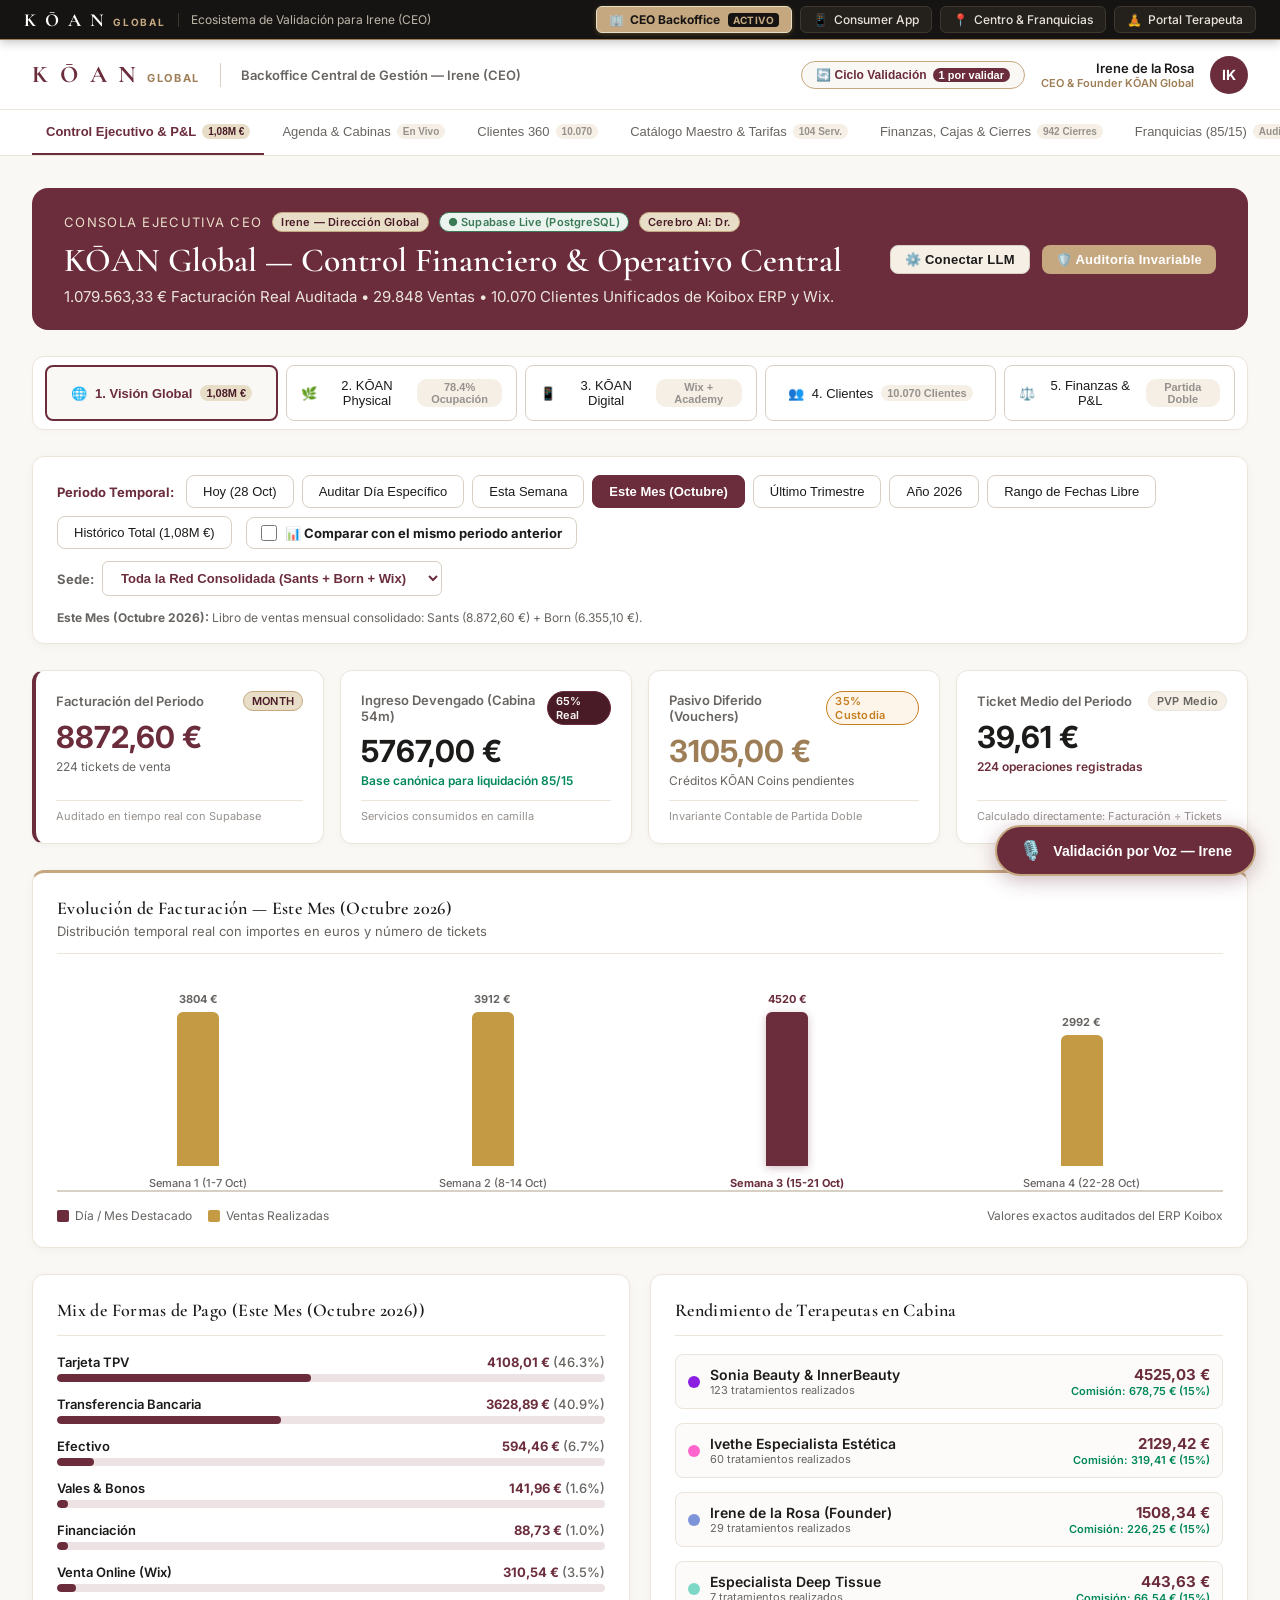
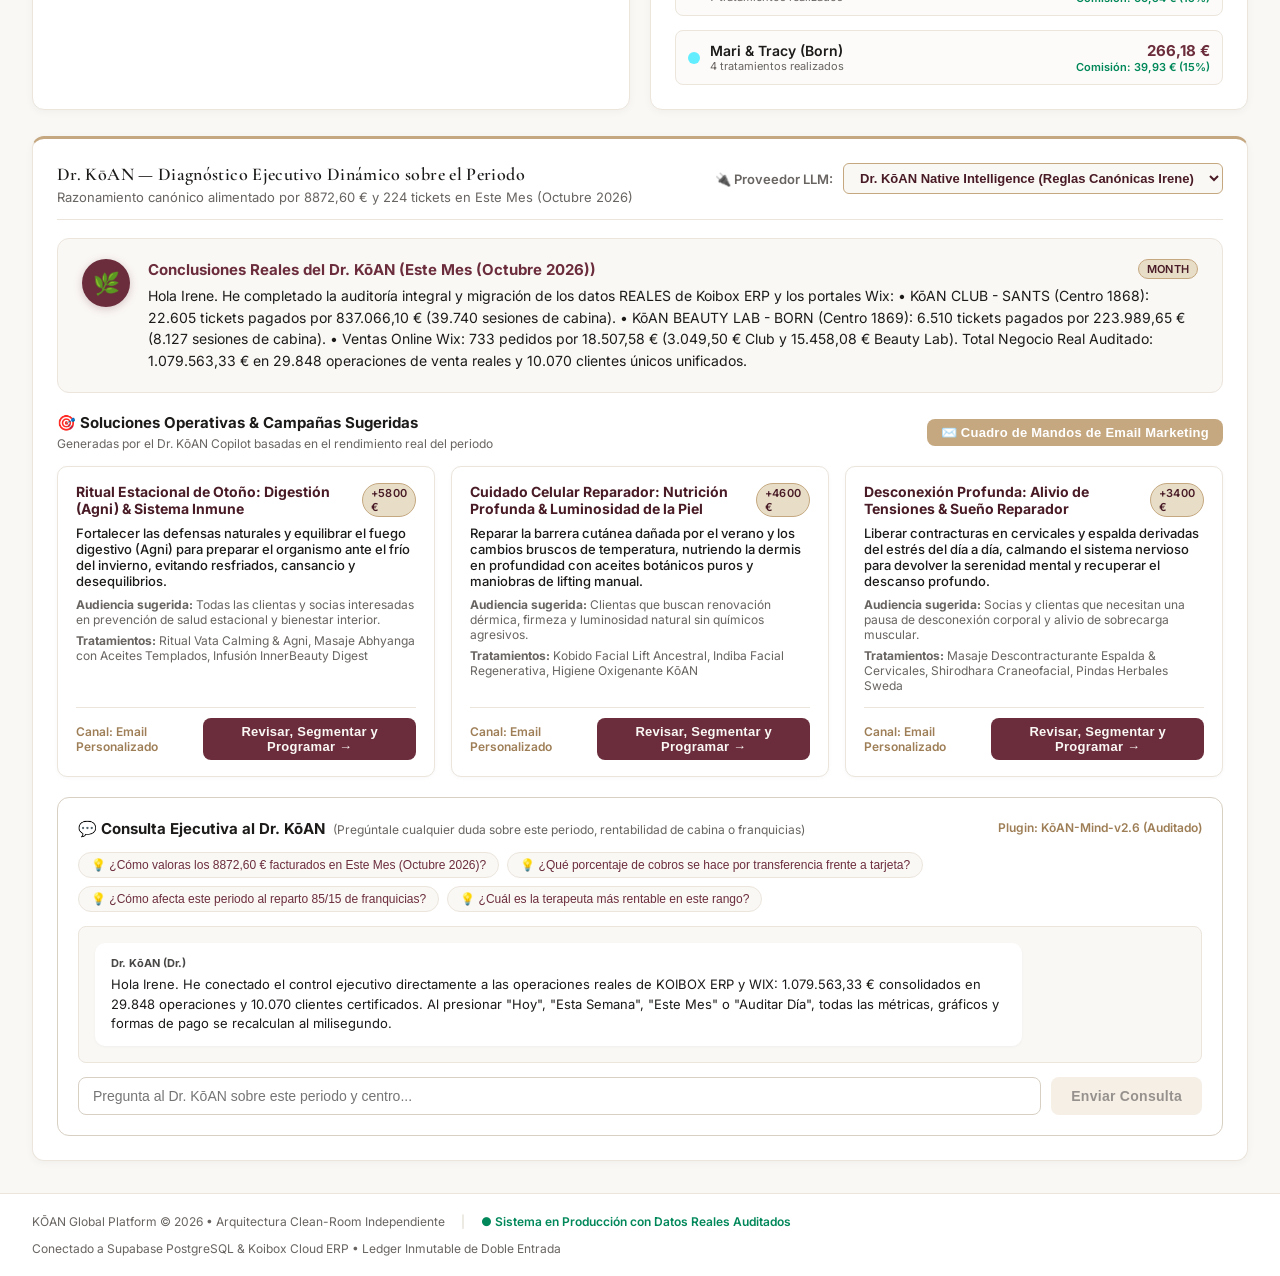
==== index.html @ b439e74c "deploy: suite completa 4 superficies KŌAN Global (2026-10-31 18:41:38)" ====
<!DOCTYPE html>
<html lang="es">
  <head>
    <meta charset="UTF-8" />
    <meta name="viewport" content="width=device-width, initial-scale=1.0" />
    <title>KŌAN Global — Backoffice CEO Irene</title>
    <link rel="manifest" href="./manifest.json" />
    <meta name="theme-color" content="#6B2D3C" />
    <meta name="apple-mobile-web-app-capable" content="yes" />
    <meta name="apple-mobile-web-app-status-bar-style" content="black-translucent" />
    <meta name="apple-mobile-web-app-title" content="KŌAN CEO" />
    <link rel="preconnect" href="https://fonts.googleapis.com">
    <link rel="preconnect" href="https://fonts.gstatic.com" crossorigin>
    <link href="https://fonts.googleapis.com/css2?family=Cormorant+Garamond:wght@400;600;700&family=Inter:wght@300;400;500;600;700&display=swap" rel="stylesheet">
    <style>*{box-sizing:border-box;margin:0;padding:0}body{color:#1c1b1a;-webkit-font-smoothing:antialiased;background-color:#faf8f5;font-family:Inter,-apple-system,BlinkMacSystemFont,sans-serif}</style>
    <script type="module" crossorigin src="./assets/index-Cb8ROx9V.js"></script>
  </head>
  <body>
    <div id="root"></div>
  </body>
</html>
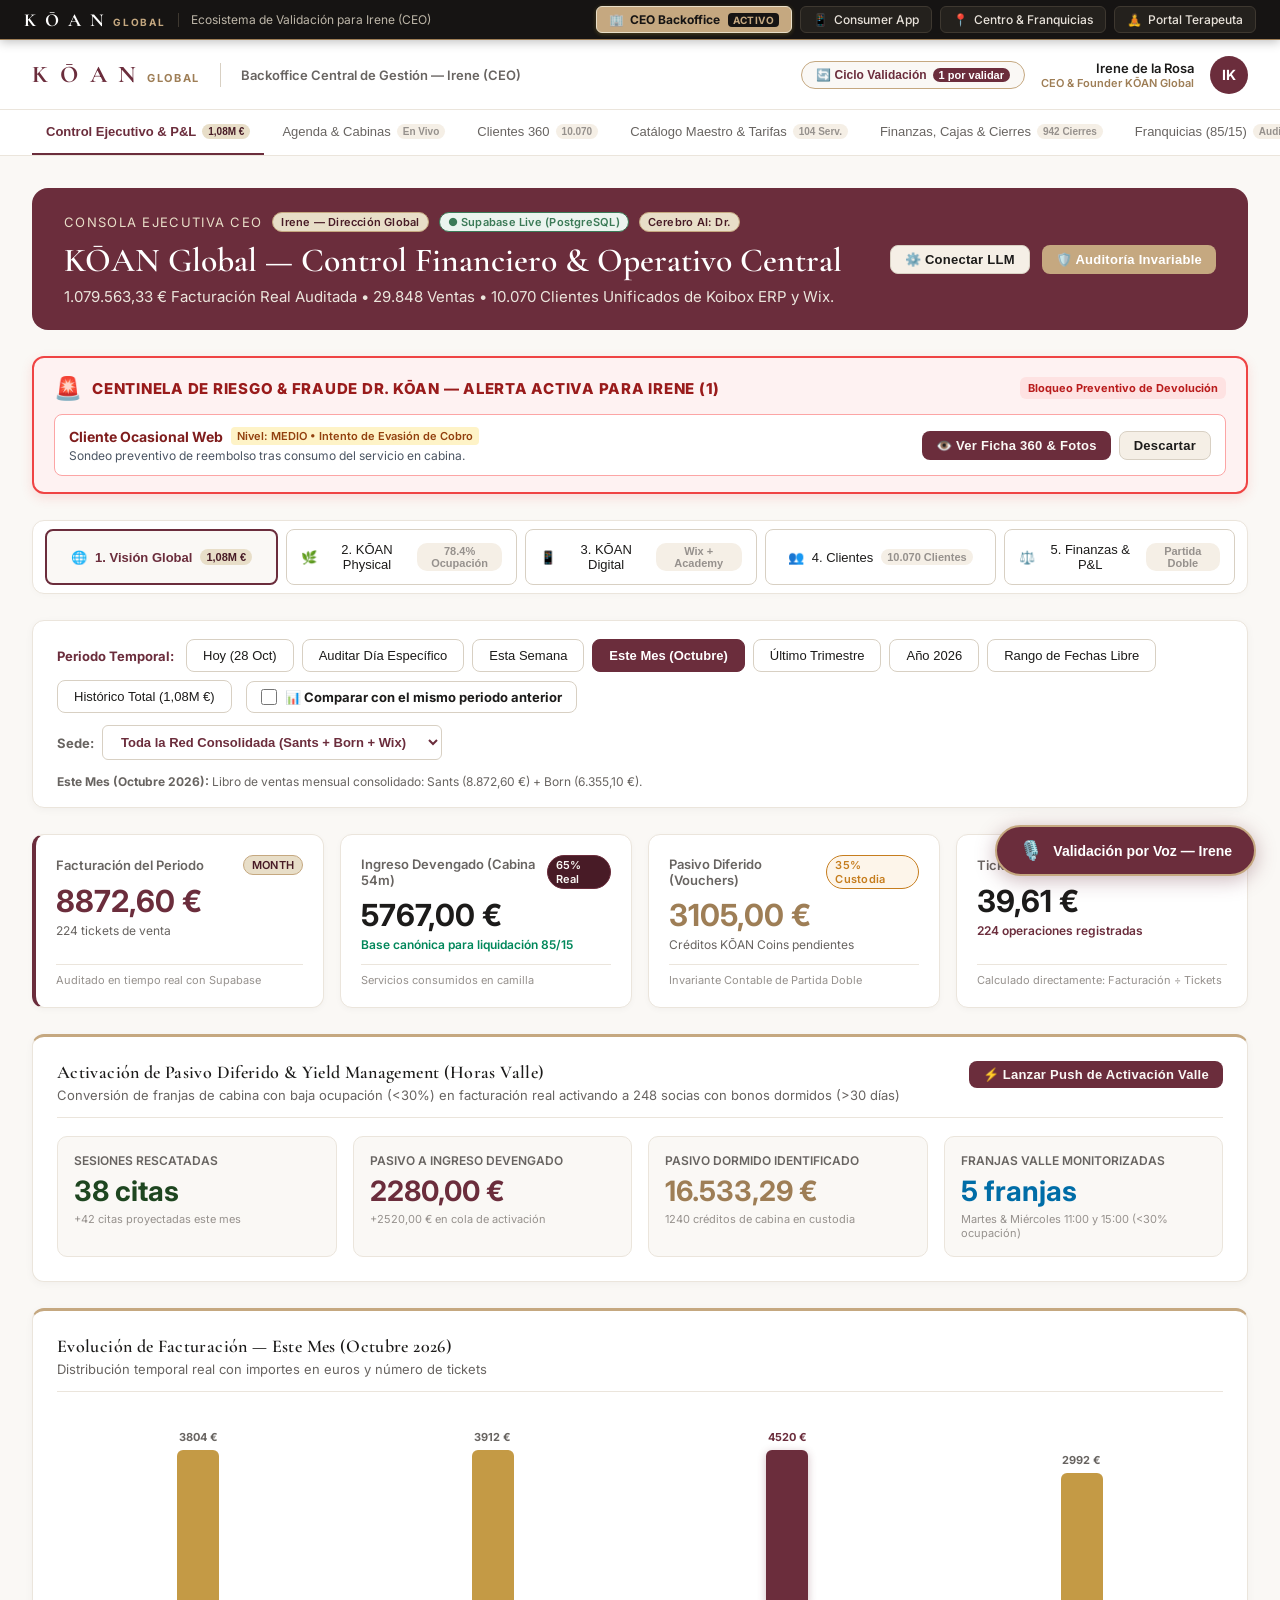
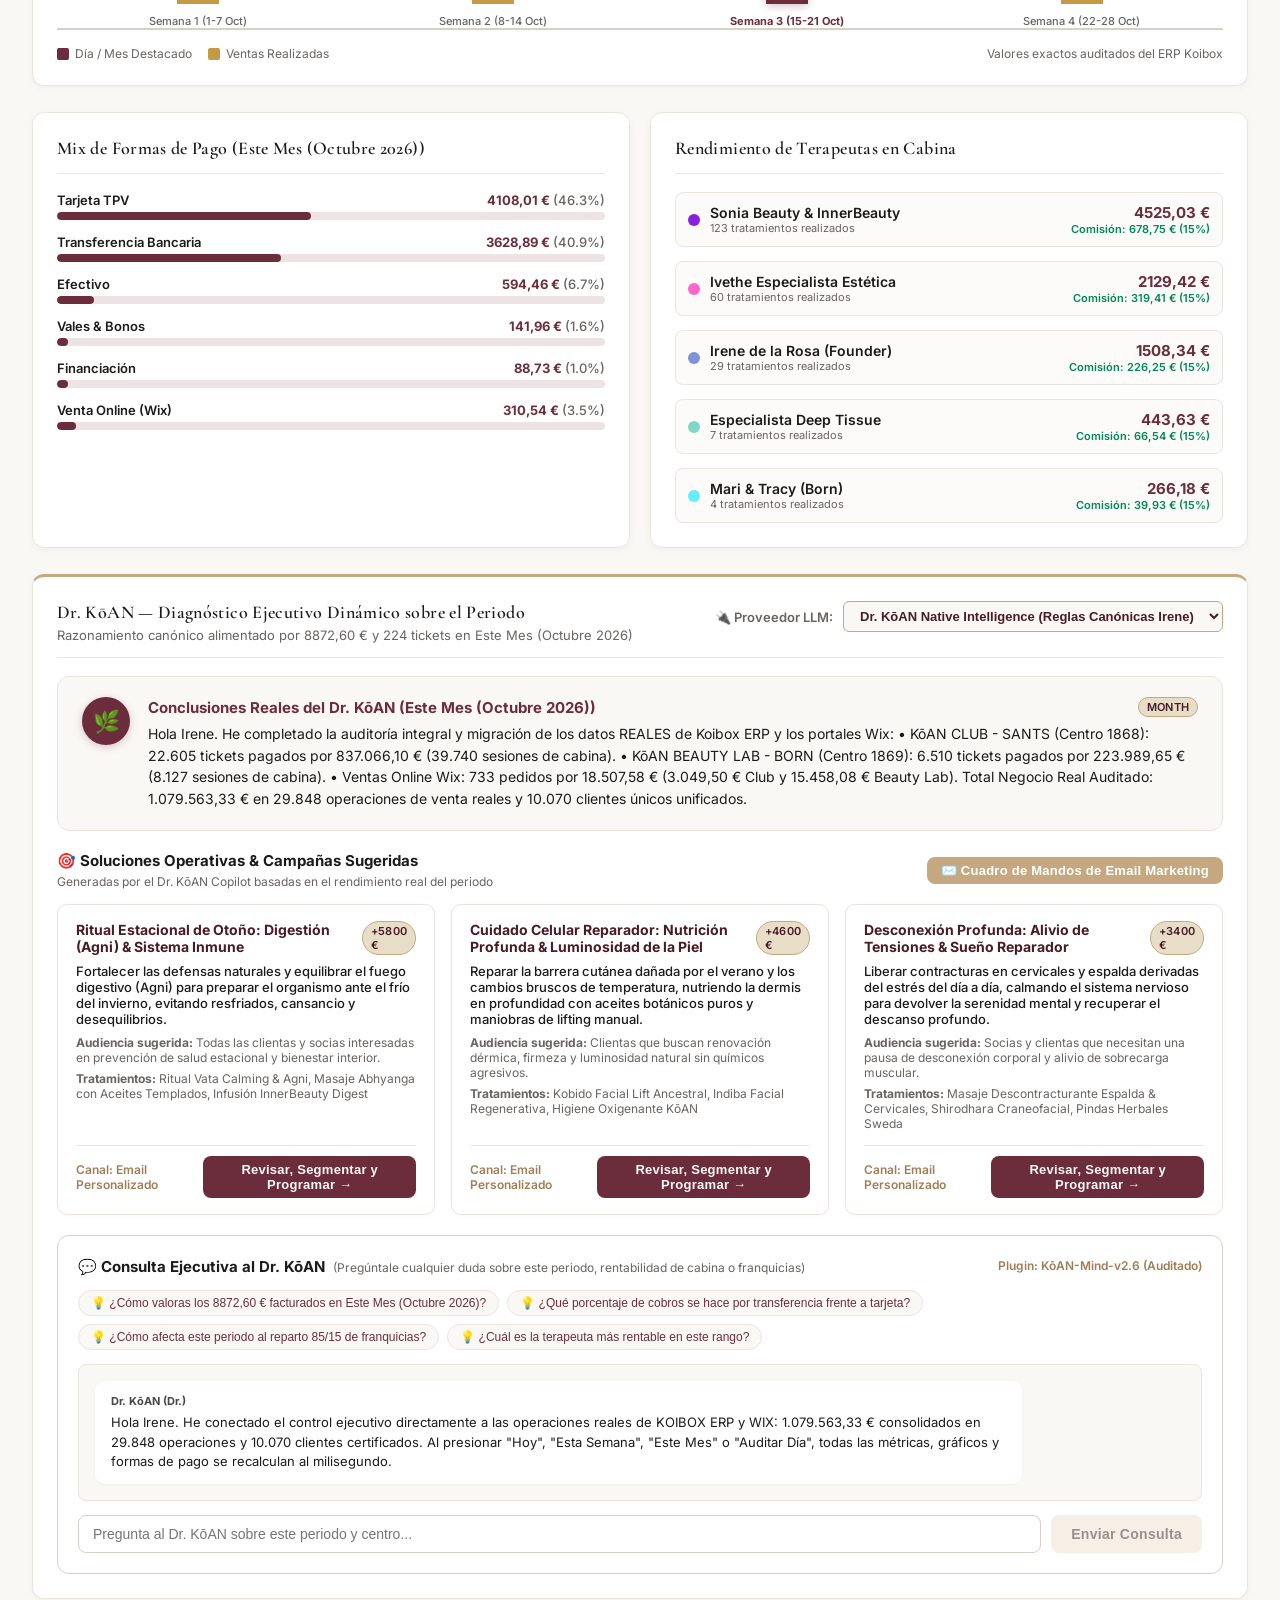
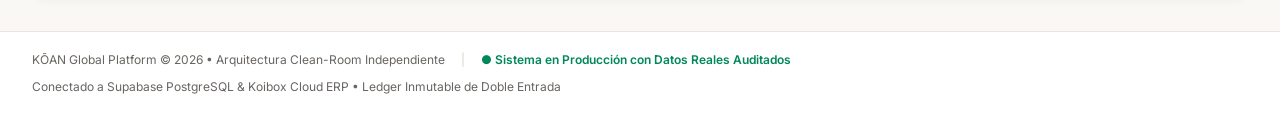
==== commit 4ab7a7c7: "deploy: suite completa 4 superficies KŌAN Global (2026-11-07 19:08:55)" ====
--- a/index.html
+++ b/index.html
@@ -13,7 +13,7 @@
     <link rel="preconnect" href="https://fonts.gstatic.com" crossorigin>
     <link href="https://fonts.googleapis.com/css2?family=Cormorant+Garamond:wght@400;600;700&family=Inter:wght@300;400;500;600;700&display=swap" rel="stylesheet">
     <style>*{box-sizing:border-box;margin:0;padding:0}body{color:#1c1b1a;-webkit-font-smoothing:antialiased;background-color:#faf8f5;font-family:Inter,-apple-system,BlinkMacSystemFont,sans-serif}</style>
-    <script type="module" crossorigin src="./assets/index-Cb8ROx9V.js"></script>
+    <script type="module" crossorigin src="./assets/index-DpPeavw3.js"></script>
   </head>
   <body>
     <div id="root"></div>
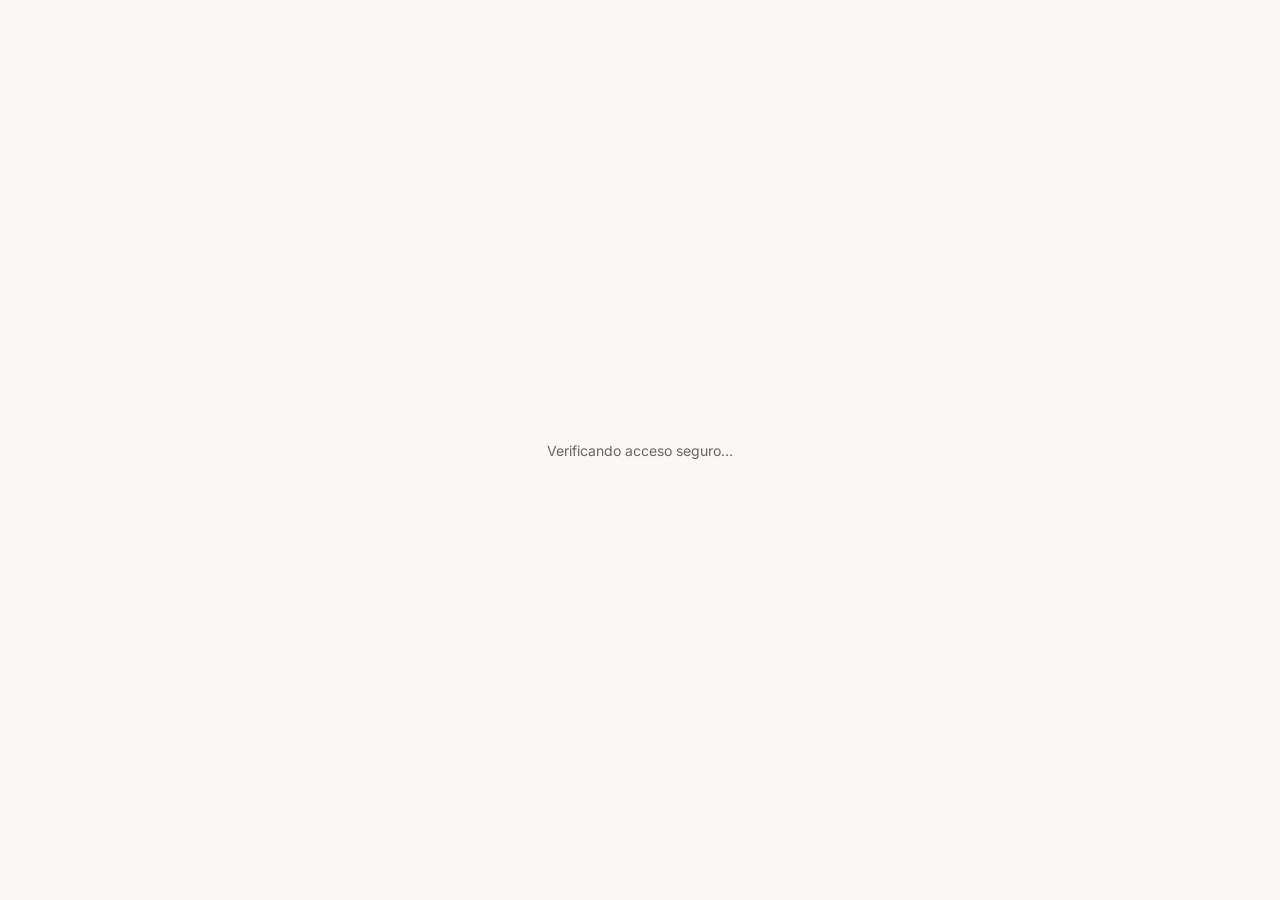
==== commit 0dcca33b: "deploy: suite completa 4 superficies KŌAN Global (2026-11-14 21:23:10)" ====
--- a/index.html
+++ b/index.html
@@ -13,7 +13,9 @@
     <link rel="preconnect" href="https://fonts.gstatic.com" crossorigin>
     <link href="https://fonts.googleapis.com/css2?family=Cormorant+Garamond:wght@400;600;700&family=Inter:wght@300;400;500;600;700&display=swap" rel="stylesheet">
     <style>*{box-sizing:border-box;margin:0;padding:0}body{color:#1c1b1a;-webkit-font-smoothing:antialiased;background-color:#faf8f5;font-family:Inter,-apple-system,BlinkMacSystemFont,sans-serif}</style>
-    <script type="module" crossorigin src="./assets/index-DpPeavw3.js"></script>
+    <script type="module" crossorigin src="./assets/index-D3Egz8sn.js"></script>
+    <link rel="modulepreload" crossorigin href="./assets/rolldown-runtime-pP25SEvz.js">
+    <link rel="modulepreload" crossorigin href="./assets/dist-Bu18l4P9.js">
   </head>
   <body>
     <div id="root"></div>
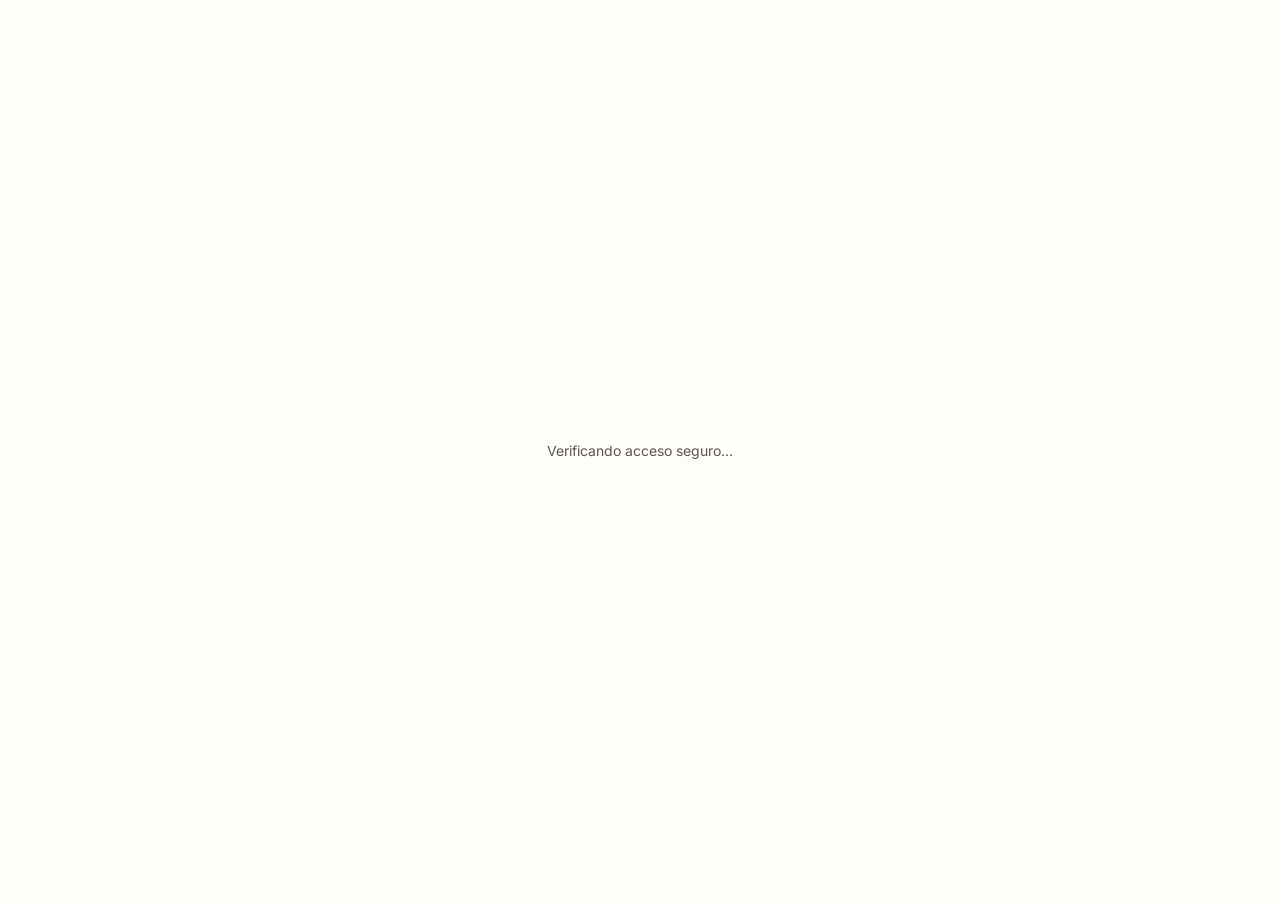
==== commit 630ef1e0: "deploy: suite completa 4 superficies KŌAN Global (2026-11-28 16:01:00)" ====
--- a/index.html
+++ b/index.html
@@ -3,7 +3,7 @@
   <head>
     <meta charset="UTF-8" />
     <meta name="viewport" content="width=device-width, initial-scale=1.0" />
-    <title>KŌAN Global — Backoffice CEO Irene</title>
+    <title>KōAN Global — Backoffice CEO Irene</title>
     <link rel="manifest" href="./manifest.json" />
     <meta name="theme-color" content="#6B2D3C" />
     <meta name="apple-mobile-web-app-capable" content="yes" />
@@ -13,9 +13,9 @@
     <link rel="preconnect" href="https://fonts.gstatic.com" crossorigin>
     <link href="https://fonts.googleapis.com/css2?family=Cormorant+Garamond:wght@400;600;700&family=Inter:wght@300;400;500;600;700&display=swap" rel="stylesheet">
     <style>*{box-sizing:border-box;margin:0;padding:0}body{color:#1c1b1a;-webkit-font-smoothing:antialiased;background-color:#faf8f5;font-family:Inter,-apple-system,BlinkMacSystemFont,sans-serif}</style>
-    <script type="module" crossorigin src="./assets/index-D3Egz8sn.js"></script>
+    <script type="module" crossorigin src="./assets/index-DHJnr1W3.js"></script>
     <link rel="modulepreload" crossorigin href="./assets/rolldown-runtime-pP25SEvz.js">
-    <link rel="modulepreload" crossorigin href="./assets/dist-Bu18l4P9.js">
+    <link rel="modulepreload" crossorigin href="./assets/dist-CAicUKqm.js">
   </head>
   <body>
     <div id="root"></div>
